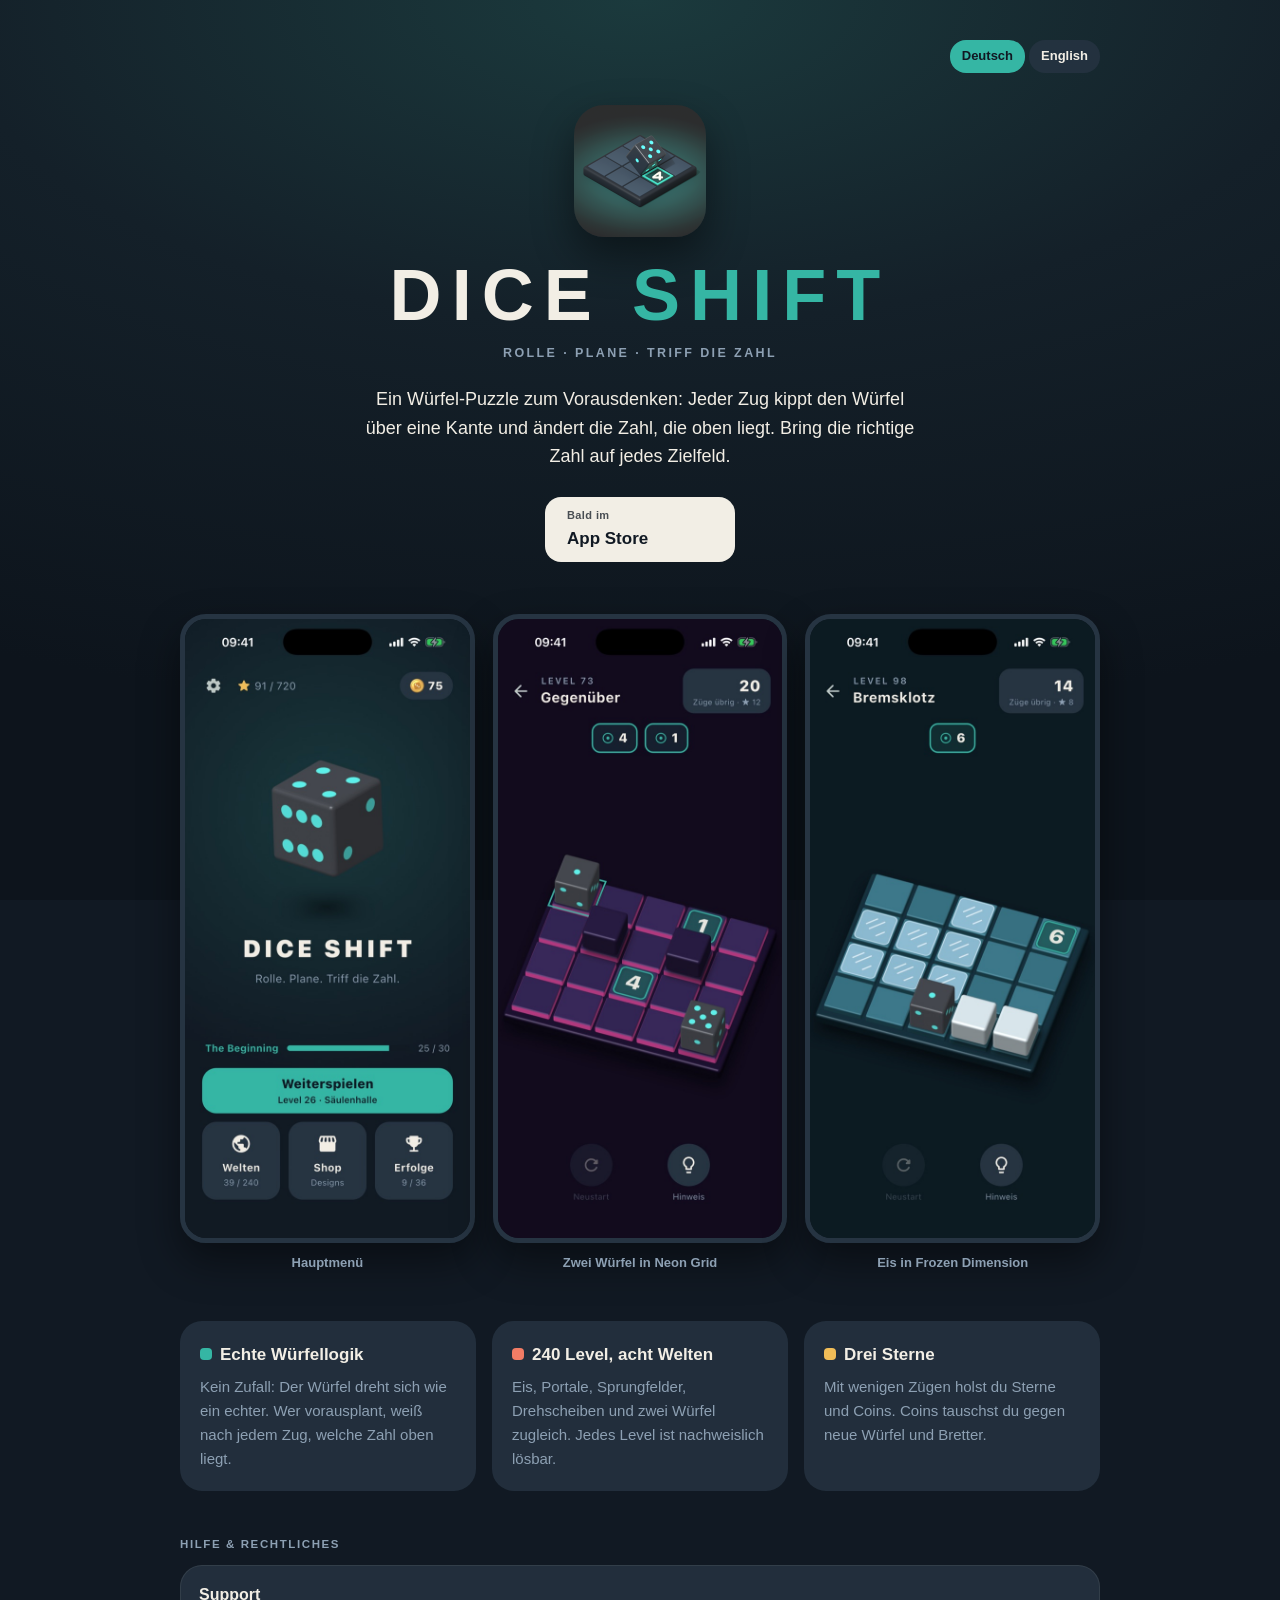
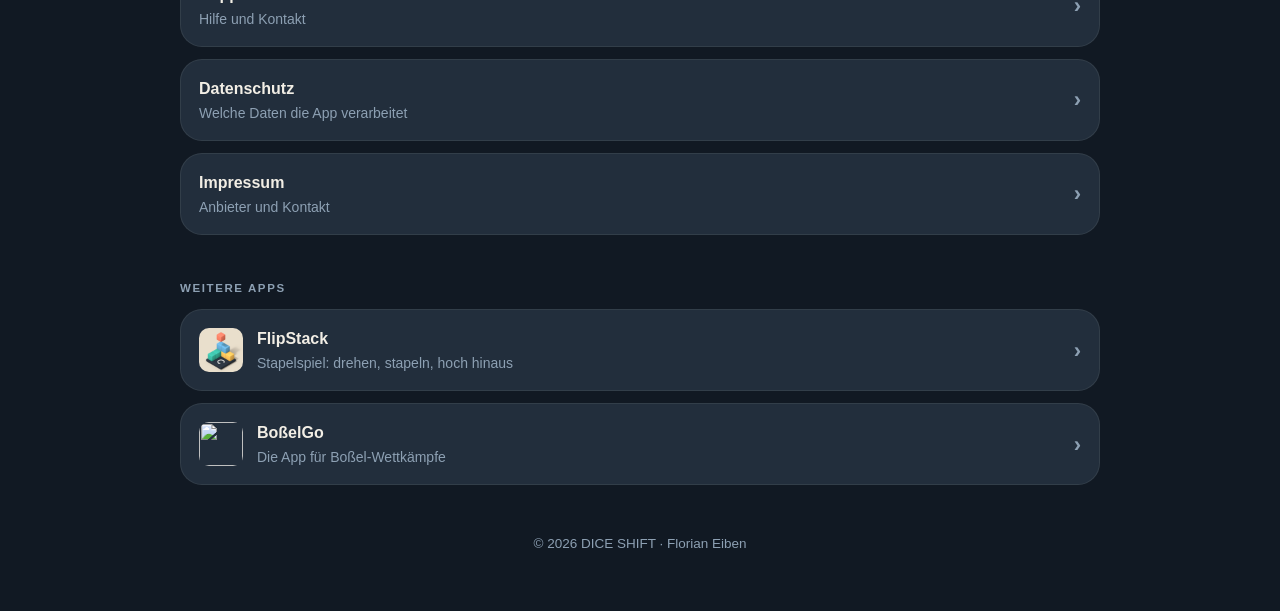
==== diceshift/index.html @ 6143bf53 "DICE SHIFT: Produkt-, Support- und Datenschutzseiten (DE/EN) Seiten nach dem Muster von FlipStack im" ====
<!DOCTYPE html>
<html lang="de">
<head>
    <meta charset="UTF-8">
    <meta name="viewport" content="width=device-width, initial-scale=1.0">
    <title>DICE SHIFT – Rolle. Plane. Triff die Zahl.</title>
    <meta name="description" content="DICE SHIFT ist ein Würfel-Puzzle für das iPhone: Roll den Würfel so, dass auf jedem Zielfeld die richtige Zahl oben liegt. 240 Level in acht Welten. Bald verfügbar.">
    <meta name="theme-color" content="#111923">
    <link rel="alternate" hreflang="de" href="https://bosselgo.de/diceshift/">
    <link rel="alternate" hreflang="en" href="https://bosselgo.de/diceshift/en/">
    <link rel="stylesheet" href="style.css">
</head>
<body>
<main class="page">
    <nav class="lang" aria-label="Sprache"><span aria-current="true">Deutsch</span><a href="en/" lang="en" hreflang="en">English</a></nav>
    <header class="hero">
        <img class="hero-die" src="img/icon.png" width="132" height="132" alt="">
        <h1 class="wordmark">DICE <span class="shift">SHIFT</span></h1>
        <p class="claim">ROLLE · PLANE · TRIFF DIE ZAHL</p>
        <p class="lead">Ein Würfel-Puzzle zum Vorausdenken: Jeder Zug kippt den Würfel über eine Kante und ändert die Zahl, die oben liegt. Bring die richtige Zahl auf jedes Zielfeld.</p>
        <div class="badges" aria-label="Verfügbarkeit">
            <span class="badge"><small>Bald im</small><strong>App Store</strong></span>
        </div>
    </header>

    <section class="shots" aria-label="Bilder aus dem Spiel">
        <figure>
            <img src="img/spiel-1.jpg" width="600" height="1304" alt="Hauptmenü: ein dunkler Würfel mit türkisen Augen über dem Schriftzug DICE SHIFT, darunter Weiterspielen, Welten, Shop und Erfolge." loading="lazy">
            <figcaption>Hauptmenü</figcaption>
        </figure>
        <figure>
            <img src="img/spiel-2.jpg" width="600" height="1304" alt="Spielszene in Neon Grid: zwei Würfel auf einem violetten Brett mit Hindernissen, die Zielfelder zeigen 4 und 1." loading="lazy">
            <figcaption>Zwei Würfel in Neon Grid</figcaption>
        </figure>
        <figure>
            <img src="img/spiel-3.jpg" width="600" height="1304" alt="Spielszene in Frozen Dimension: ein Würfel vor Eisfeldern, auf denen er rutscht, Ziel ist eine 6." loading="lazy">
            <figcaption>Eis in Frozen Dimension</figcaption>
        </figure>
    </section>

    <section class="features" aria-label="Was das Spiel ausmacht">
        <div class="feature">
            <h2><span class="dot" style="background:var(--mint)"></span>Echte Würfellogik</h2>
            <p>Kein Zufall: Der Würfel dreht sich wie ein echter. Wer vorausplant, weiß nach jedem Zug, welche Zahl oben liegt.</p>
        </div>
        <div class="feature">
            <h2><span class="dot" style="background:var(--coral)"></span>240 Level, acht Welten</h2>
            <p>Eis, Portale, Sprungfelder, Drehscheiben und zwei Würfel zugleich. Jedes Level ist nachweislich lösbar.</p>
        </div>
        <div class="feature">
            <h2><span class="dot" style="background:var(--amber)"></span>Drei Sterne</h2>
            <p>Mit wenigen Zügen holst du Sterne und Coins. Coins tauschst du gegen neue Würfel und Bretter.</p>
        </div>
    </section>

    <p class="label">HILFE &amp; RECHTLICHES</p>
    <nav class="links" aria-label="Hilfe und Rechtliches">
        <a class="link" href="support/"><span class="text"><strong>Support</strong><span>Hilfe und Kontakt</span></span><span class="chevron" aria-hidden="true">›</span></a>
        <a class="link" href="datenschutz/"><span class="text"><strong>Datenschutz</strong><span>Welche Daten die App verarbeitet</span></span><span class="chevron" aria-hidden="true">›</span></a>
        <a class="link" href="/impressum/"><span class="text"><strong>Impressum</strong><span>Anbieter und Kontakt</span></span><span class="chevron" aria-hidden="true">›</span></a>
    </nav>

    <p class="label">WEITERE APPS</p>
    <nav class="links" aria-label="Weitere Apps">
        <a class="link" href="/flipstack/">
            <img src="/flipstack/img/appicon.png" alt="" width="44" height="44">
            <span class="text"><strong>FlipStack</strong><span>Stapelspiel: drehen, stapeln, hoch hinaus</span></span>
            <span class="chevron" aria-hidden="true">›</span>
        </a>
        <a class="link" href="/">
            <img src="/appicon_trans.png" alt="" width="44" height="44">
            <span class="text"><strong>BoßelGo</strong><span>Die App für Boßel-Wettkämpfe</span></span>
            <span class="chevron" aria-hidden="true">›</span>
        </a>
    </nav>

    <footer class="footer">
        <p>© 2026 DICE SHIFT · Florian Eiben</p>
    </footer>
</main>
</body>
</html>
---- diceshift/style.css ----
/* DICE-SHIFT-Seiten: gleicher Aufbau wie FlipStack, dunkle Farben des Spiels,
   Systemschrift (keine Schriften von fremden Servern). */
:root {
  --bg: #111923;
  --text: #f2eee5;
  --cream: #f2eee5;
  --surface: #263442;
  --mint: #35b6a4;
  --mint-dark: #5fd0bf;      /* Links: auf dunklem Grund heller */
  --coral: #f27c65;
  --amber: #f1bd58;
  --muted: #8da0b3;
  --line: rgba(242, 238, 229, 0.08);
  --card: rgba(38, 52, 66, 0.82);
  --radius: 22px;
}

* { margin: 0; padding: 0; box-sizing: border-box; }

body {
  font-family: -apple-system, BlinkMacSystemFont, "Segoe UI", Roboto, "Helvetica Neue", Arial, sans-serif;
  color: var(--text);
  background: radial-gradient(120% 80% at 50% 0%, #1b3a3d 0%, #142029 45%, #0d141c 100%) fixed;
  background-color: var(--bg);
  min-height: 100vh;
  line-height: 1.6;
  -webkit-font-smoothing: antialiased;
}

a { color: var(--mint-dark); text-decoration: none; font-weight: 600; }
a:hover { text-decoration: underline; }
a:focus-visible, button:focus-visible { outline: 3px solid var(--amber); outline-offset: 3px; border-radius: 8px; }

.page { max-width: 960px; margin: 0 auto; padding: 40px 20px 56px; }
.page.narrow { max-width: 720px; }

/* Kopf */
.hero { text-align: center; padding: 24px 0 8px; }
.wordmark { font-size: clamp(40px, 11vw, 72px); font-weight: 900; letter-spacing: 0.14em; line-height: 1; }
.wordmark .shift { color: var(--mint); }
.hero-die { width: 132px; height: 132px; border-radius: 30px; margin: 0 auto 22px; display: block; box-shadow: 0 18px 40px rgba(0, 0, 0, 0.45); }
.claim { margin-top: 12px; font-size: 12.5px; font-weight: 700; letter-spacing: 2.4px; color: var(--muted); }
.lead { max-width: 560px; margin: 22px auto 0; font-size: 18px; color: var(--text); }

.badges { display: flex; flex-wrap: wrap; justify-content: center; gap: 12px; margin-top: 26px; }
.badge {
  display: inline-flex; flex-direction: column; align-items: flex-start;
  padding: 10px 22px; border-radius: 16px; background: var(--cream); color: #111923; min-width: 190px;
}
.badge small { font-size: 11px; font-weight: 600; opacity: 0.75; letter-spacing: 0.4px; }
.badge strong { font-size: 17px; font-weight: 800; }

/* Bilder aus dem Spiel */
.shots { display: grid; grid-template-columns: repeat(3, 1fr); gap: 18px; margin-top: 44px; }
.shots img {
  width: 100%; height: auto; display: block; border-radius: 26px;
  box-shadow: 0 18px 40px rgba(0, 0, 0, 0.45); border: 5px solid var(--surface);
}
.shots figcaption { margin-top: 10px; text-align: center; font-size: 13px; font-weight: 600; color: var(--muted); }

/* Merkmale */
.features { display: grid; grid-template-columns: repeat(3, 1fr); gap: 16px; margin-top: 48px; }
.feature { background: var(--card); border-radius: var(--radius); padding: 20px; }
.feature h2 { font-size: 17px; font-weight: 800; margin-bottom: 6px; }
.feature p { font-size: 15px; color: var(--muted); }
.dot { display: inline-block; width: 12px; height: 12px; border-radius: 4px; margin-right: 8px; }

/* Listen mit Verweisen */
.label { margin: 44px 0 12px; font-size: 11.5px; font-weight: 800; letter-spacing: 1.6px; color: var(--muted); }
.links { display: grid; gap: 12px; }
.link {
  display: flex; align-items: center; gap: 14px; padding: 16px 18px; min-height: 68px;
  background: var(--card); border: 1px solid var(--line); border-radius: var(--radius); color: var(--text);
}
.link:hover { text-decoration: none; background: var(--surface); }
.link .text { flex: 1; display: flex; flex-direction: column; }
.link .text strong { font-size: 16px; font-weight: 800; }
.link .text span { font-size: 14px; font-weight: 500; color: var(--muted); }
.link .chevron { font-size: 22px; color: var(--muted); }
.link img { width: 44px; height: 44px; border-radius: 10px; flex-shrink: 0; }

.footer { margin-top: 48px; text-align: center; font-size: 13.5px; color: var(--muted); }
.footer a { color: var(--muted); text-decoration: underline; font-weight: 500; }

/* Textseiten */
.back { display: inline-block; margin-bottom: 22px; font-size: 14px; }
.prose { background: var(--card); border-radius: var(--radius); padding: 28px 26px; }
.prose h1 { font-size: clamp(24px, 6.6vw, 30px); font-weight: 900; line-height: 1.2; overflow-wrap: anywhere; hyphens: auto; }
.prose h2 { font-size: 19px; font-weight: 800; margin: 28px 0 8px; }
.prose h3 { font-size: 16.5px; font-weight: 800; margin: 20px 0 4px; }
.prose p, .prose ul { font-size: 16px; margin-bottom: 12px; }
.prose ul { padding-left: 22px; }
.prose li { margin-bottom: 4px; }
.prose .stand { color: var(--muted); font-weight: 600; margin-top: 6px; }
.prose .note { background: rgba(241, 189, 88, 0.16); border-radius: 14px; padding: 12px 16px; }

@media (max-width: 720px) {
  .shots { grid-template-columns: 1fr; max-width: 320px; margin-left: auto; margin-right: auto; }
  .features { grid-template-columns: 1fr; }
  .page { padding: 28px 16px 44px; }
  .prose { padding: 22px 18px; }
}

/* Sprachumschalter oben rechts */
.lang { display: flex; justify-content: flex-end; gap: 4px; margin-bottom: 8px; }
.lang a, .lang span {
  padding: 6px 12px; border-radius: 16px; font-size: 13px; font-weight: 700; color: var(--text);
}
.lang span { background: var(--mint); color: #111923; }
.lang a { background: var(--card); }
.lang a:hover { text-decoration: none; background: var(--surface); }

/* Kleine Kästchen für Sonderfelder in der Hilfe */
.tiles { display: grid; grid-template-columns: repeat(2, 1fr); gap: 10px; margin: 8px 0 14px; }
.tile { background: rgba(17, 25, 35, 0.55); border-radius: 14px; padding: 12px 14px; font-size: 15px; }
.tile strong { display: block; }
@media (max-width: 520px) { .tiles { grid-template-columns: 1fr; } }
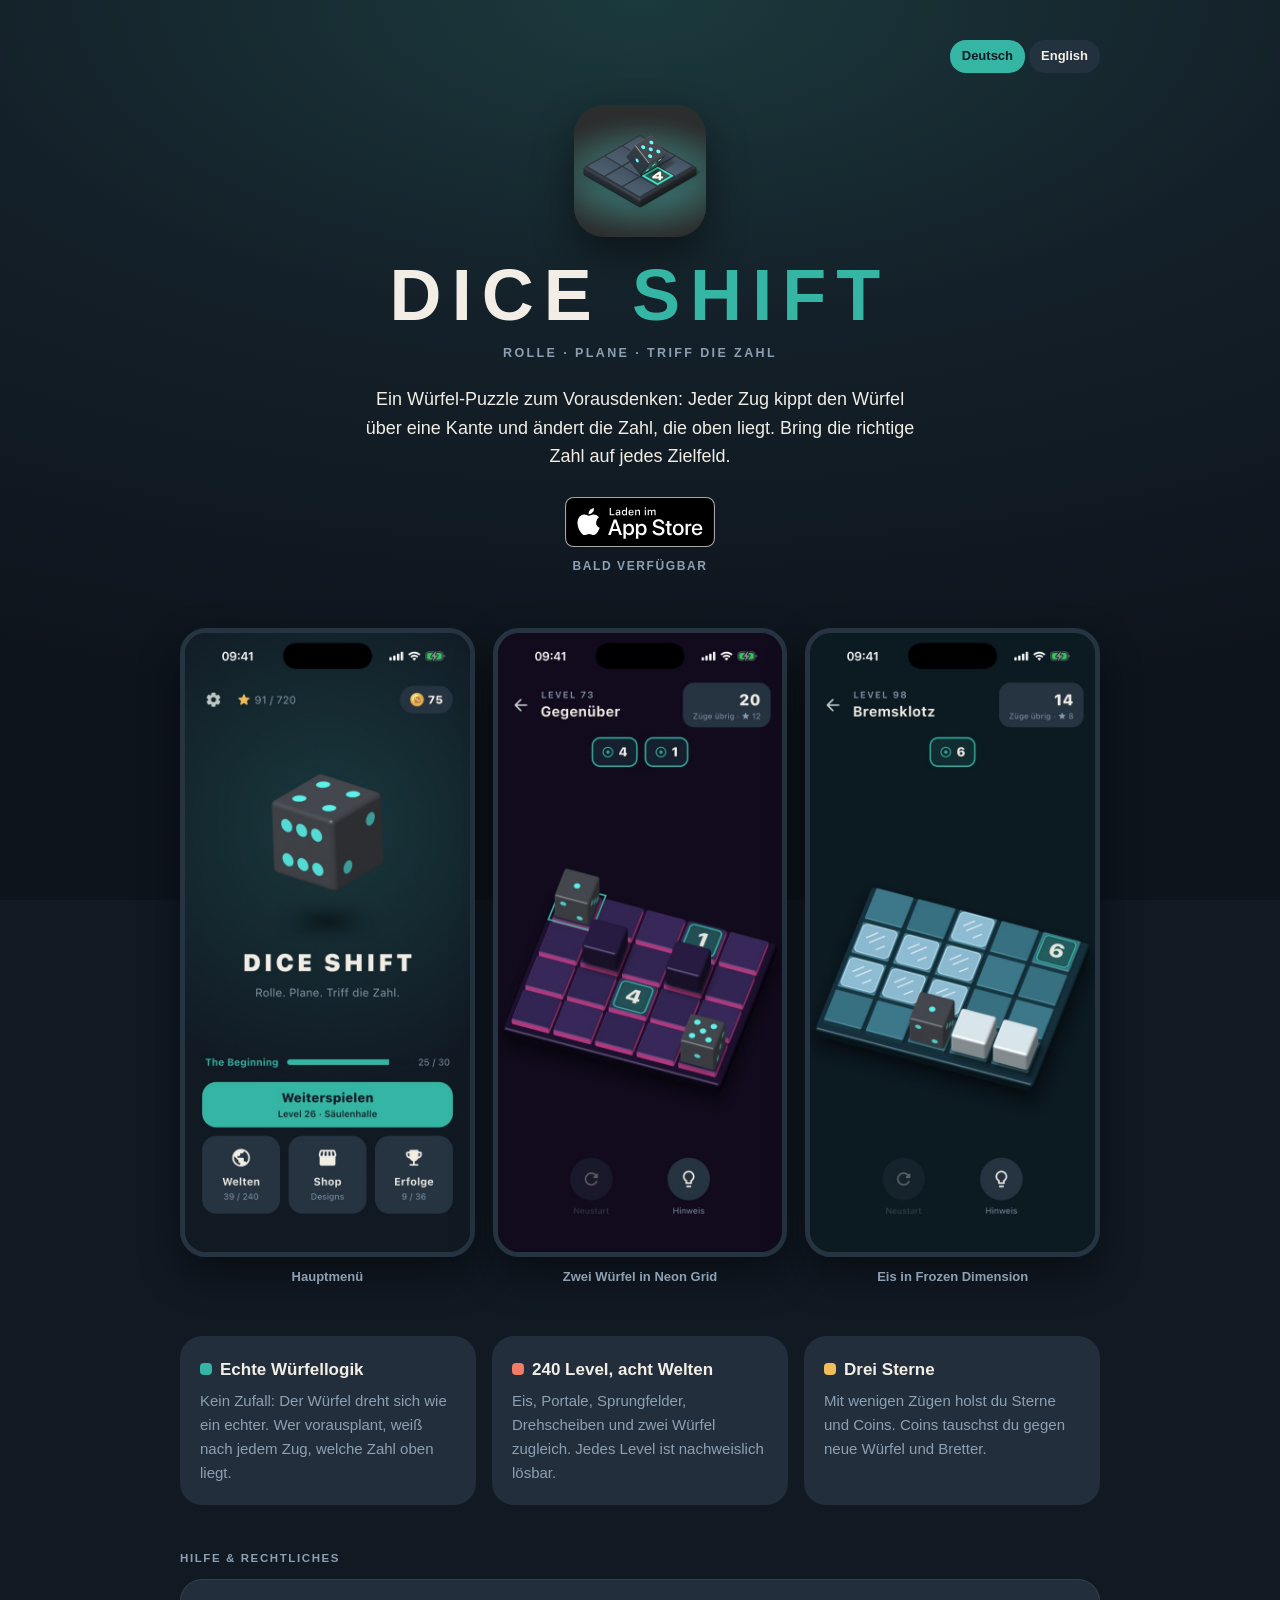
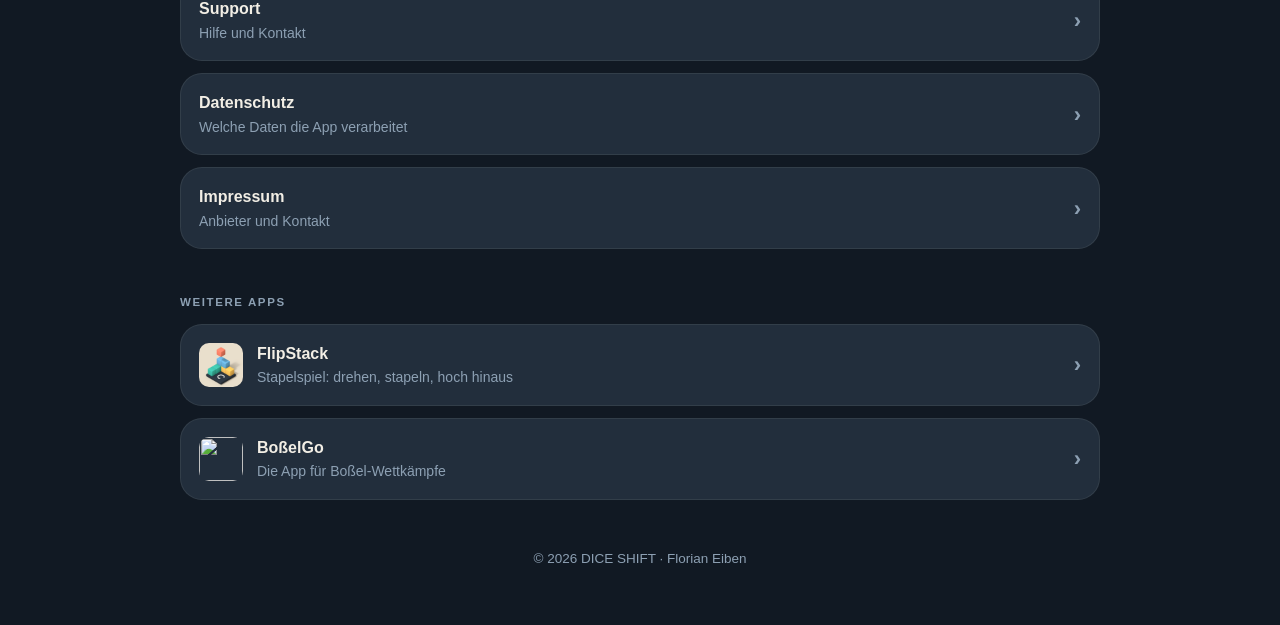
==== commit fb37b128: "Show App Store badge with "coming soon" on FlipStack and DiceShift Replace the text badges with the " ====
--- a/diceshift/index.html
+++ b/diceshift/index.html
@@ -19,7 +19,8 @@
         <p class="claim">ROLLE · PLANE · TRIFF DIE ZAHL</p>
         <p class="lead">Ein Würfel-Puzzle zum Vorausdenken: Jeder Zug kippt den Würfel über eine Kante und ändert die Zahl, die oben liegt. Bring die richtige Zahl auf jedes Zielfeld.</p>
         <div class="badges" aria-label="Verfügbarkeit">
-            <span class="badge"><small>Bald im</small><strong>App Store</strong></span>
+            <img class="store-badge" src="../download_appstore.svg" width="150" height="50" alt="Laden im App Store">
+            <span class="store-note">Bald verfügbar</span>
         </div>
     </header>
 
--- a/diceshift/style.css
+++ b/diceshift/style.css
@@ -42,13 +42,9 @@
 .claim { margin-top: 12px; font-size: 12.5px; font-weight: 700; letter-spacing: 2.4px; color: var(--muted); }
 .lead { max-width: 560px; margin: 22px auto 0; font-size: 18px; color: var(--text); }
 
-.badges { display: flex; flex-wrap: wrap; justify-content: center; gap: 12px; margin-top: 26px; }
-.badge {
-  display: inline-flex; flex-direction: column; align-items: flex-start;
-  padding: 10px 22px; border-radius: 16px; background: var(--cream); color: #111923; min-width: 190px;
-}
-.badge small { font-size: 11px; font-weight: 600; opacity: 0.75; letter-spacing: 0.4px; }
-.badge strong { font-size: 17px; font-weight: 800; }
+.badges { display: flex; flex-direction: column; align-items: center; gap: 10px; margin-top: 26px; }
+.store-badge { display: block; height: 50px; width: auto; }
+.store-note { font-size: 12px; font-weight: 800; letter-spacing: 1.6px; text-transform: uppercase; color: var(--muted); }
 
 /* Bilder aus dem Spiel */
 .shots { display: grid; grid-template-columns: repeat(3, 1fr); gap: 18px; margin-top: 44px; }
